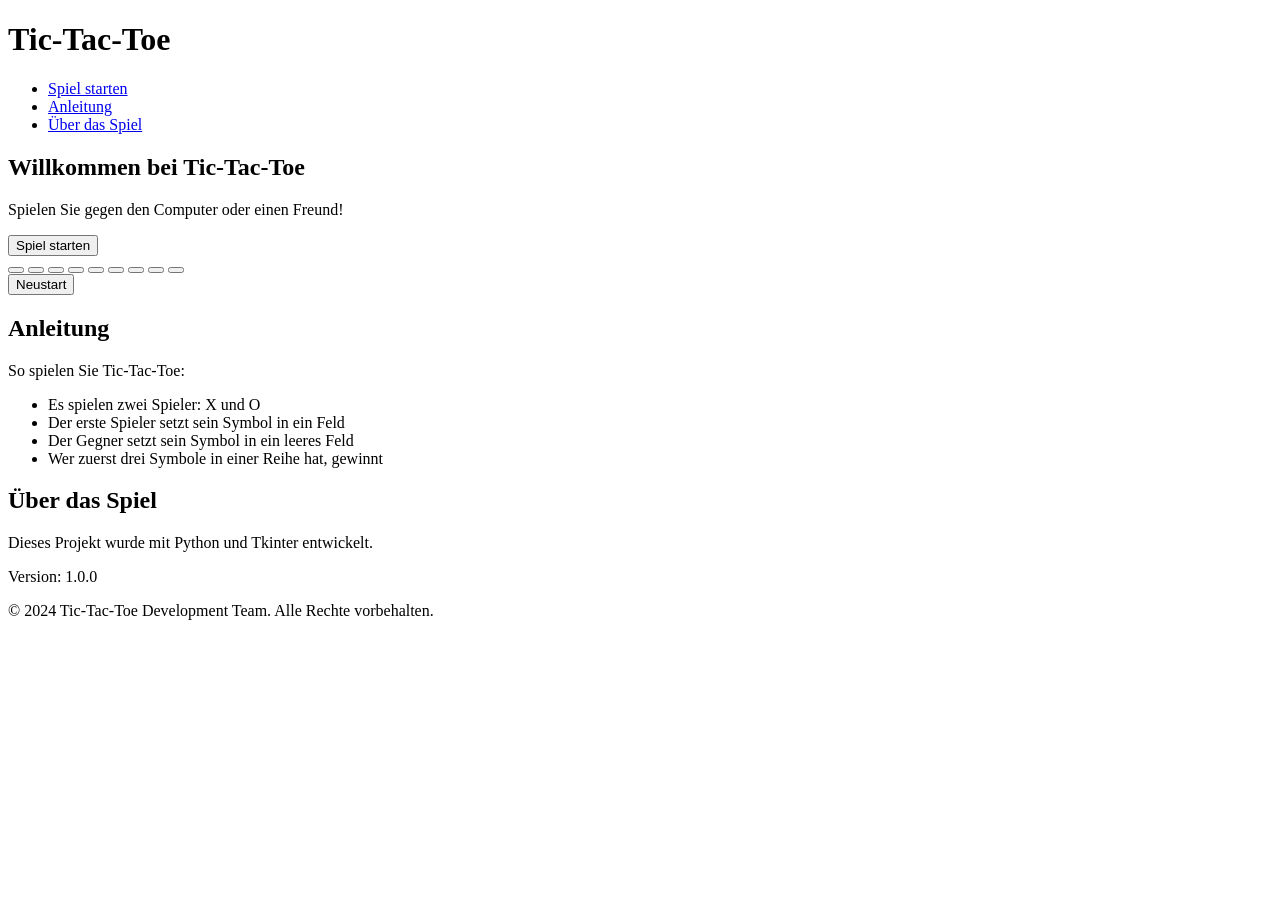
==== index.html @ 8cdec159 "[Agent] Grundlegende HTML-Struktur erstellen" ====
<!DOCTYPE html>
<html lang="de">
<head>
    <meta charset="UTF-8">
    <meta name="viewport" content="width=device-width, initial-scale=1.0">
    <meta name="description" content="Tic-Tac-Toe Desktop-Spiel mit KI-Gegner">
    <meta name="author" content="Development Team">
    <title>Tic-Tac-Toe Spiel</title>
    <link rel="stylesheet" href="styles.css">
</head>
<body>
    <header>
        <h1>Tic-Tac-Toe</h1>
        <nav>
            <ul>
                <li><a href="#start">Spiel starten</a></li>
                <li><a href="#anleitung">Anleitung</a></li>
                <li><a href="#ueber">Über das Spiel</a></li>
            </ul>
        </nav>
    </header>

    <main>
        <section id="start">
            <h2>Willkommen bei Tic-Tac-Toe</h2>
            <p>Spielen Sie gegen den Computer oder einen Freund!</p>
            <button type="button" id="start-game">Spiel starten</button>
        </section>

        <section id="game-board" class="hidden">
            <div class="grid">
                <button type="button" class="cell" data-index="0"></button>
                <button type="button" class="cell" data-index="1"></button>
                <button type="button" class="cell" data-index="2"></button>
                <button type="button" class="cell" data-index="3"></button>
                <button type="button" class="cell" data-index="4"></button>
                <button type="button" class="cell" data-index="5"></button>
                <button type="button" class="cell" data-index="6"></button>
                <button type="button" class="cell" data-index="7"></button>
                <button type="button" class="cell" data-index="8"></button>
            </div>
            <div id="status"></div>
            <button type="button" id="reset-game">Neustart</button>
        </section>

        <section id="anleitung">
            <h2>Anleitung</h2>
            <p>So spielen Sie Tic-Tac-Toe:</p>
            <ul>
                <li>Es spielen zwei Spieler: X und O</li>
                <li>Der erste Spieler setzt sein Symbol in ein Feld</li>
                <li>Der Gegner setzt sein Symbol in ein leeres Feld</li>
                <li>Wer zuerst drei Symbole in einer Reihe hat, gewinnt</li>
            </ul>
        </section>

        <section id="ueber">
            <h2>Über das Spiel</h2>
            <p>Dieses Projekt wurde mit Python und Tkinter entwickelt.</p>
            <p>Version: 1.0.0</p>
        </section>
    </main>

    <footer>
        <p>&copy; 2024 Tic-Tac-Toe Development Team. Alle Rechte vorbehalten.</p>
    </footer>

    <script src="script.js"></script>
</body>
</html>
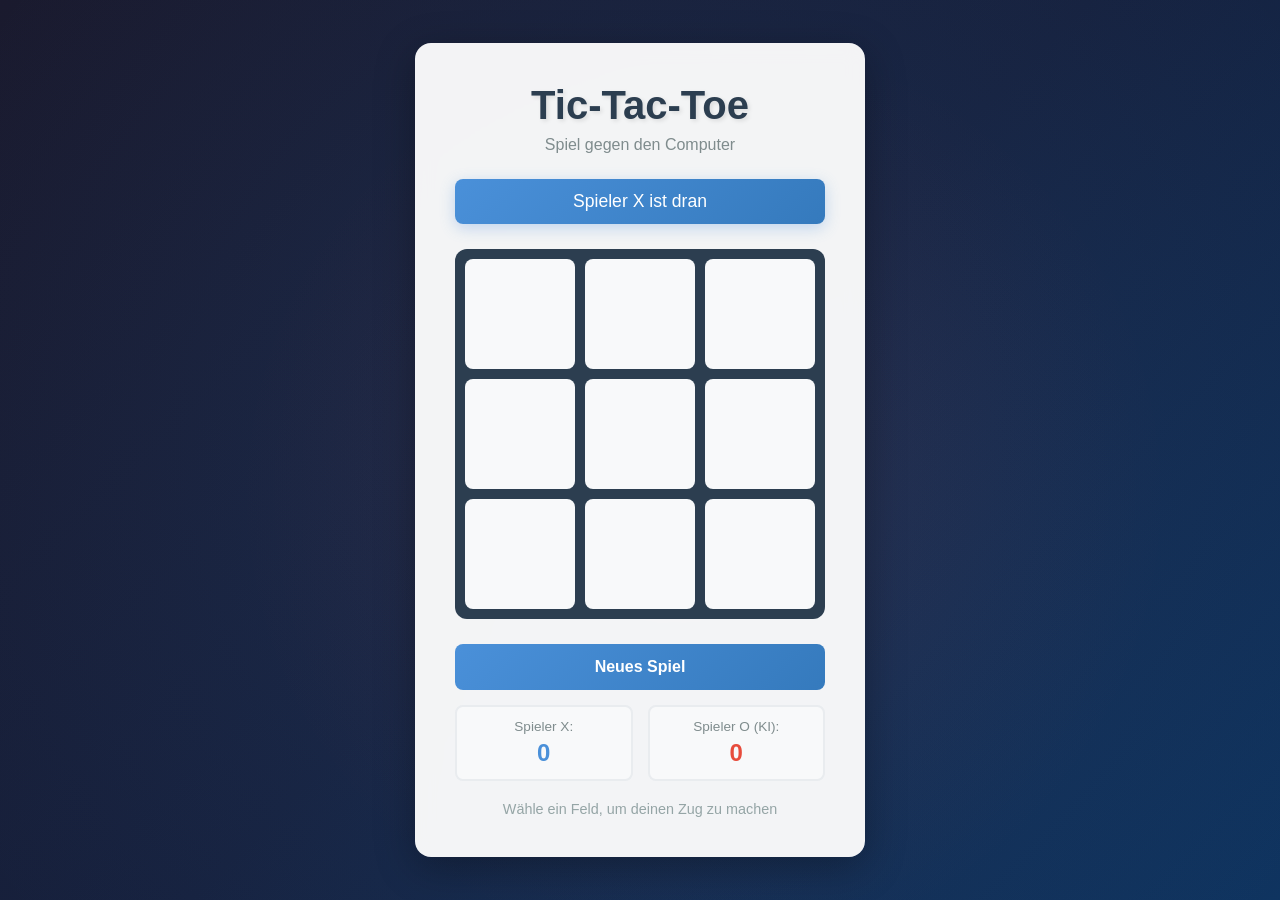
==== commit 83004fe4: "[Agent] Spiel-Container und Hintergrund erstellen" ====
--- a/index.html
+++ b/index.html
@@ -3,68 +3,53 @@
 <head>
     <meta charset="UTF-8">
     <meta name="viewport" content="width=device-width, initial-scale=1.0">
-    <meta name="description" content="Tic-Tac-Toe Desktop-Spiel mit KI-Gegner">
-    <meta name="author" content="Development Team">
-    <title>Tic-Tac-Toe Spiel</title>
+    <title>Tic-Tac-Toe</title>
     <link rel="stylesheet" href="styles.css">
 </head>
 <body>
-    <header>
-        <h1>Tic-Tac-Toe</h1>
-        <nav>
-            <ul>
-                <li><a href="#start">Spiel starten</a></li>
-                <li><a href="#anleitung">Anleitung</a></li>
-                <li><a href="#ueber">Über das Spiel</a></li>
-            </ul>
-        </nav>
-    </header>
-
-    <main>
-        <section id="start">
-            <h2>Willkommen bei Tic-Tac-Toe</h2>
-            <p>Spielen Sie gegen den Computer oder einen Freund!</p>
-            <button type="button" id="start-game">Spiel starten</button>
-        </section>
-
-        <section id="game-board" class="hidden">
-            <div class="grid">
-                <button type="button" class="cell" data-index="0"></button>
-                <button type="button" class="cell" data-index="1"></button>
-                <button type="button" class="cell" data-index="2"></button>
-                <button type="button" class="cell" data-index="3"></button>
-                <button type="button" class="cell" data-index="4"></button>
-                <button type="button" class="cell" data-index="5"></button>
-                <button type="button" class="cell" data-index="6"></button>
-                <button type="button" class="cell" data-index="7"></button>
-                <button type="button" class="cell" data-index="8"></button>
+    <div class="background">
+        <div class="game-container">
+            <header class="game-header">
+                <h1>Tic-Tac-Toe</h1>
+                <p class="subtitle">Spiel gegen den Computer</p>
+            </header>
+            
+            <div class="status-display">
+                <span id="status-text">Spieler X ist dran</span>
             </div>
-            <div id="status"></div>
-            <button type="button" id="reset-game">Neustart</button>
-        </section>
-
-        <section id="anleitung">
-            <h2>Anleitung</h2>
-            <p>So spielen Sie Tic-Tac-Toe:</p>
-            <ul>
-                <li>Es spielen zwei Spieler: X und O</li>
-                <li>Der erste Spieler setzt sein Symbol in ein Feld</li>
-                <li>Der Gegner setzt sein Symbol in ein leeres Feld</li>
-                <li>Wer zuerst drei Symbole in einer Reihe hat, gewinnt</li>
-            </ul>
-        </section>
-
-        <section id="ueber">
-            <h2>Über das Spiel</h2>
-            <p>Dieses Projekt wurde mit Python und Tkinter entwickelt.</p>
-            <p>Version: 1.0.0</p>
-        </section>
-    </main>
-
-    <footer>
-        <p>&copy; 2024 Tic-Tac-Toe Development Team. Alle Rechte vorbehalten.</p>
-    </footer>
-
+            
+            <div class="game-board" id="game-board">
+                <button class="cell" data-index="0"></button>
+                <button class="cell" data-index="1"></button>
+                <button class="cell" data-index="2"></button>
+                <button class="cell" data-index="3"></button>
+                <button class="cell" data-index="4"></button>
+                <button class="cell" data-index="5"></button>
+                <button class="cell" data-index="6"></button>
+                <button class="cell" data-index="7"></button>
+                <button class="cell" data-index="8"></button>
+            </div>
+            
+            <div class="game-controls">
+                <button id="restart-btn" class="btn">Neues Spiel</button>
+                <div class="score-board">
+                    <div class="score">
+                        <span class="score-label">Spieler X:</span>
+                        <span id="score-x">0</span>
+                    </div>
+                    <div class="score">
+                        <span class="score-label">Spieler O (KI):</span>
+                        <span id="score-o">0</span>
+                    </div>
+                </div>
+            </div>
+            
+            <footer class="game-footer">
+                <p>Wähle ein Feld, um deinen Zug zu machen</p>
+            </footer>
+        </div>
+    </div>
+    
     <script src="script.js"></script>
 </body>
 </html>
--- a/styles.css
+++ b/styles.css
@@ -0,0 +1,276 @@
+/* Grundlegendes Reset und Variablen */
+:root {
+    --primary-color: #4a90d9;
+    --secondary-color: #2c3e50;
+    --accent-color: #e74c3c;
+    --background-gradient-start: #1a1a2e;
+    --background-gradient-end: #16213e;
+    --container-bg: rgba(255, 255, 255, 0.95);
+    --cell-bg: #f8f9fa;
+    --cell-hover: #e9ecef;
+    --text-color: #2c3e50;
+    --shadow: 0 10px 40px rgba(0, 0, 0, 0.3);
+    --border-radius: 16px;
+}
+
+* {
+    margin: 0;
+    padding: 0;
+    box-sizing: border-box;
+}
+
+body {
+    font-family: 'Segoe UI', Tahoma, Geneva, Verdana, sans-serif;
+    min-height: 100vh;
+    display: flex;
+    justify-content: center;
+    align-items: center;
+}
+
+/* Hintergrund mit animiertem Effekt */
+.background {
+    width: 100%;
+    min-height: 100vh;
+    background: linear-gradient(135deg, var(--background-gradient-start) 0%, var(--background-gradient-end) 50%, #0f3460 100%);
+    display: flex;
+    justify-content: center;
+    align-items: center;
+    padding: 20px;
+    position: relative;
+    overflow: hidden;
+}
+
+/* Dekorative Hintergrund-Elemente */
+.background::before {
+    content: '';
+    position: absolute;
+    top: -50%;
+    left: -50%;
+    width: 200%;
+    height: 200%;
+    background: radial-gradient(circle, rgba(74, 144, 217, 0.1) 0%, transparent 50%);
+    animation: rotate 20s linear infinite;
+}
+
+.background::after {
+    content: '';
+    position: absolute;
+    bottom: -30%;
+    right: -30%;
+    width: 150%;
+    height: 150%;
+    background: radial-gradient(circle, rgba(231, 76, 60, 0.08) 0%, transparent 40%);
+    animation: rotate 15s linear infinite reverse;
+}
+
+@keyframes rotate {
+    from {
+        transform: rotate(0deg);
+    }
+    to {
+        transform: rotate(360deg);
+    }
+}
+
+/* Spiel-Container */
+.game-container {
+    background: var(--container-bg);
+    border-radius: var(--border-radius);
+    box-shadow: var(--shadow);
+    padding: 40px;
+    max-width: 450px;
+    width: 100%;
+    position: relative;
+    z-index: 1;
+    backdrop-filter: blur(10px);
+}
+
+/* Header */
+.game-header {
+    text-align: center;
+    margin-bottom: 25px;
+}
+
+.game-header h1 {
+    color: var(--secondary-color);
+    font-size: 2.5rem;
+    font-weight: 700;
+    margin-bottom: 8px;
+    text-shadow: 2px 2px 4px rgba(0, 0, 0, 0.1);
+}
+
+.subtitle {
+    color: #7f8c8d;
+    font-size: 1rem;
+    font-weight: 400;
+}
+
+/* Status-Anzeige */
+.status-display {
+    background: linear-gradient(135deg, var(--primary-color), #357abd);
+    color: white;
+    padding: 12px 20px;
+    border-radius: 8px;
+    text-align: center;
+    margin-bottom: 25px;
+    font-size: 1.1rem;
+    font-weight: 500;
+    box-shadow: 0 4px 15px rgba(74, 144, 217, 0.3);
+}
+
+/* Spielbrett */
+.game-board {
+    display: grid;
+    grid-template-columns: repeat(3, 1fr);
+    gap: 10px;
+    margin-bottom: 25px;
+    background: var(--secondary-color);
+    padding: 10px;
+    border-radius: 12px;
+}
+
+.cell {
+    aspect-ratio: 1;
+    background: var(--cell-bg);
+    border: none;
+    border-radius: 8px;
+    font-size: 3rem;
+    font-weight: 700;
+    cursor: pointer;
+    transition: all 0.3s ease;
+    display: flex;
+    justify-content: center;
+    align-items: center;
+    color: var(--secondary-color);
+}
+
+.cell:hover:not(.taken) {
+    background: var(--cell-hover);
+    transform: scale(1.02);
+    box-shadow: 0 4px 12px rgba(0, 0, 0, 0.15);
+}
+
+.cell.taken {
+    cursor: not-allowed;
+}
+
+.cell.x {
+    color: var(--primary-color);
+}
+
+.cell.o {
+    color: var(--accent-color);
+}
+
+/* Gewonnene Zellen hervorheben */
+.cell.winner {
+    background: linear-gradient(135deg, #2ecc71, #27ae60);
+    color: white;
+    animation: pulse 0.5s ease-in-out;
+}
+
+@keyframes pulse {
+    0%, 100% {
+        transform: scale(1);
+    }
+    50% {
+        transform: scale(1.05);
+    }
+}
+
+/* Spielsteuerung */
+.game-controls {
+    display: flex;
+    flex-direction: column;
+    gap: 15px;
+}
+
+.btn {
+    background: linear-gradient(135deg, var(--primary-color), #357abd);
+    color: white;
+    border: none;
+    padding: 14px 28px;
+    border-radius: 8px;
+    font-size: 1rem;
+    font-weight: 600;
+    cursor: pointer;
+    transition: all 0.3s ease;
+    width: 100%;
+}
+
+.btn:hover {
+    background: linear-gradient(135deg, #357abd, #2c6cb3);
+    transform: translateY(-2px);
+    box-shadow: 0 6px 20px rgba(74, 144, 217, 0.4);
+}
+
+.btn:active {
+    transform: translateY(0);
+}
+
+/* Punktestand */
+.score-board {
+    display: flex;
+    justify-content: space-between;
+    gap: 15px;
+}
+
+.score {
+    flex: 1;
+    background: #f8f9fa;
+    padding: 12px;
+    border-radius: 8px;
+    text-align: center;
+    border: 2px solid #e9ecef;
+}
+
+.score-label {
+    display: block;
+    font-size: 0.85rem;
+    color: #7f8c8d;
+    margin-bottom: 5px;
+}
+
+.score span:last-child {
+    font-size: 1.5rem;
+    font-weight: 700;
+    color: var(--secondary-color);
+}
+
+#score-x {
+    color: var(--primary-color) !important;
+}
+
+#score-o {
+    color: var(--accent-color) !important;
+}
+
+/* Footer */
+.game-footer {
+    margin-top: 20px;
+    text-align: center;
+}
+
+.game-footer p {
+    color: #95a5a6;
+    font-size: 0.9rem;
+}
+
+/* Responsive Anpassungen */
+@media (max-width: 480px) {
+    .game-container {
+        padding: 25px;
+    }
+    
+    .game-header h1 {
+        font-size: 2rem;
+    }
+    
+    .cell {
+        font-size: 2.5rem;
+    }
+    
+    .score-board {
+        flex-direction: column;
+    }
+}
